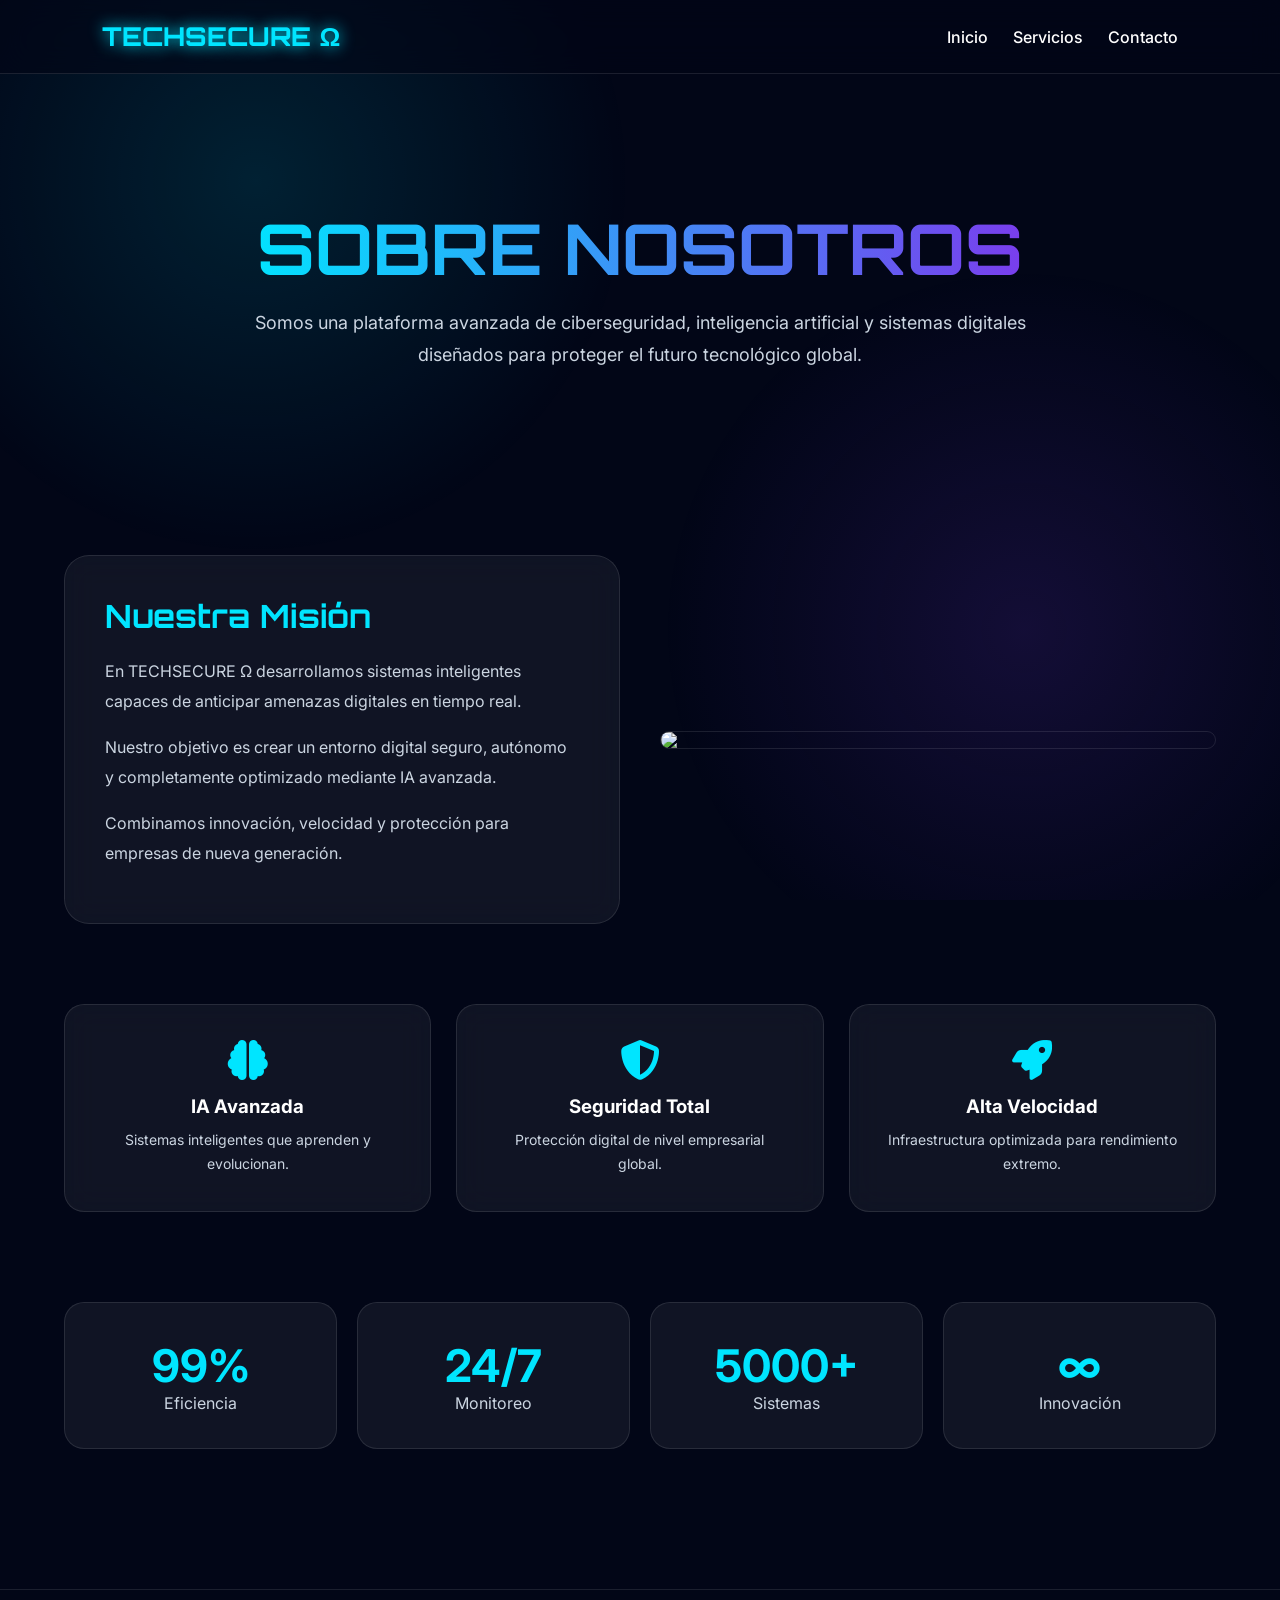
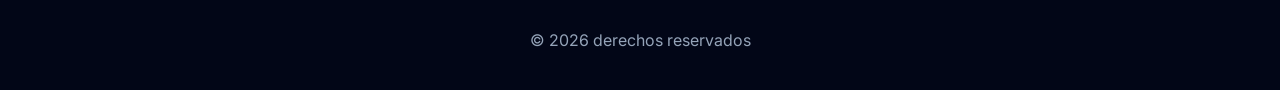
==== about.html @ b6031363 "mi primer commit" ====
<!DOCTYPE html>
<html lang="es">

<head>
    <meta charset="UTF-8">
    <meta name="viewport" content="width=device-width, initial-scale=1.0">
    <title>TECHSECURE Ω | About</title>

    <!-- FUENTES -->
    <link href="https://fonts.googleapis.com/css2?family=Orbitron:wght@500;700;800&family=Inter:wght@300;400;500;600&display=swap" rel="stylesheet">

    <!-- ICONOS -->
    <link rel="stylesheet" href="https://cdnjs.cloudflare.com/ajax/libs/font-awesome/6.5.1/css/all.min.css">

    <style>

        *{
            margin:0;
            padding:0;
            box-sizing:border-box;
        }

        :root{
            --primary:#00e5ff;
            --secondary:#7c3aed;
            --dark:#020617;
            --glass:rgba(255,255,255,0.06);
            --border:rgba(255,255,255,0.1);
            --text:#cbd5e1;
        }

        body{
            font-family:'Inter',sans-serif;
            background:var(--dark);
            color:white;
            overflow-x:hidden;
        }

        /* FONDO FUTURISTA */

        body::before{
            content:'';
            position:fixed;
            inset:0;
            background:
                radial-gradient(circle at 20% 20%, rgba(0,229,255,0.12), transparent 30%),
                radial-gradient(circle at 80% 70%, rgba(124,58,237,0.15), transparent 30%);
            z-index:-2;
        }

        /* NAV */

        nav{
            position:fixed;
            top:0;
            width:100%;
            padding:20px 8%;
            display:flex;
            justify-content:space-between;
            align-items:center;
            background:rgba(2,6,23,0.6);
            backdrop-filter:blur(15px);
            border-bottom:1px solid var(--border);
            z-index:1000;
        }

        .logo{
            font-family:'Orbitron',sans-serif;
            font-size:26px;
            font-weight:800;
            color:var(--primary);
            text-shadow:0 0 15px var(--primary);
        }

        nav ul{
            display:flex;
            gap:25px;
            list-style:none;
        }

        nav ul li a{
            color:white;
            text-decoration:none;
            transition:0.3s;
            font-weight:500;
        }

        nav ul li a:hover{
            color:var(--primary);
        }

        /* HERO */

        .hero{
            min-height:55vh;
            display:flex;
            justify-content:center;
            align-items:center;
            text-align:center;
            padding:140px 20px 60px;
        }

        .hero h1{
            font-family:'Orbitron',sans-serif;
            font-size:70px;
            background:linear-gradient(90deg,var(--primary),var(--secondary));
            -webkit-background-clip:text;
            -webkit-text-fill-color:transparent;
            margin-bottom:15px;
        }

        .hero p{
            color:var(--text);
            font-size:18px;
            max-width:800px;
            margin:auto;
            line-height:1.8;
        }

        /* CONTENIDO */

        .container{
            width:90%;
            max-width:1200px;
            margin:auto;
            padding:60px 0;
        }

        /* GRID ABOUT */

        .about-grid{
            display:grid;
            grid-template-columns:repeat(auto-fit,minmax(320px,1fr));
            gap:40px;
            align-items:center;
        }

        .about-text{
            background:var(--glass);
            border:1px solid var(--border);
            padding:40px;
            border-radius:25px;
            backdrop-filter:blur(15px);
        }

        .about-text h2{
            font-family:'Orbitron',sans-serif;
            color:var(--primary);
            margin-bottom:20px;
            font-size:32px;
        }

        .about-text p{
            color:var(--text);
            line-height:1.9;
            margin-bottom:15px;
        }

        .about-img{
            border-radius:25px;
            overflow:hidden;
            border:1px solid var(--border);
        }

        .about-img img{
            width:100%;
            display:block;
            transition:0.5s;
        }

        .about-img img:hover{
            transform:scale(1.05);
        }

        /* CARDS */

        .cards{
            margin-top:80px;
            display:grid;
            grid-template-columns:repeat(auto-fit,minmax(250px,1fr));
            gap:25px;
        }

        .card{
            background:var(--glass);
            border:1px solid var(--border);
            padding:35px;
            border-radius:20px;
            text-align:center;
            backdrop-filter:blur(15px);
            transition:0.4s;
        }

        .card:hover{
            transform:translateY(-10px);
            border-color:var(--primary);
        }

        .card i{
            font-size:40px;
            color:var(--primary);
            margin-bottom:15px;
        }

        .card h3{
            margin-bottom:10px;
        }

        .card p{
            color:var(--text);
            font-size:14px;
            line-height:1.7;
        }

        /* STATS */

        .stats{
            margin-top:90px;
            display:grid;
            grid-template-columns:repeat(auto-fit,minmax(200px,1fr));
            gap:20px;
        }

        .stat{
            background:var(--glass);
            border:1px solid var(--border);
            padding:35px;
            border-radius:20px;
            text-align:center;
        }

        .stat h2{
            font-size:45px;
            color:var(--primary);
        }

        .stat p{
            color:var(--text);
        }

        /* FOOTER */

        footer{
            text-align:center;
            padding:40px;
            margin-top:80px;
            border-top:1px solid var(--border);
            color:#94a3b8;
        }

    </style>
</head>

<body>

    <!-- NAV -->

    <nav>

        <div class="logo">TECHSECURE Ω</div>

        <ul>
            <li><a href="#">Inicio</a></li>
            <li><a href="#">Servicios</a></li>
            <li><a href="#">Contacto</a></li>
        </ul>

    </nav>

    <!-- HERO -->

    <section class="hero">

        <div>
            <h1>SOBRE NOSOTROS</h1>
            <p>
                Somos una plataforma avanzada de ciberseguridad, inteligencia artificial
                y sistemas digitales diseñados para proteger el futuro tecnológico global.
            </p>
        </div>

    </section>

    <!-- CONTENIDO -->

    <div class="container">

        <!-- ABOUT GRID -->

        <div class="about-grid">

            <div class="about-text">

                <h2>Nuestra Misión</h2>

                <p>
                    En TECHSECURE Ω desarrollamos sistemas inteligentes
                    capaces de anticipar amenazas digitales en tiempo real.
                </p>

                <p>
                    Nuestro objetivo es crear un entorno digital seguro,
                    autónomo y completamente optimizado mediante IA avanzada.
                </p>

                <p>
                    Combinamos innovación, velocidad y protección para
                    empresas de nueva generación.
                </p>

            </div>

            <div class="about-img">

                <img src="https://images.unsplash.com/photo-1504384308090-c894fdcc538d?q=80&w=1600&auto=format&fit=crop">

            </div>

        </div>

        <!-- CARDS -->

        <div class="cards">

            <div class="card">
                <i class="fas fa-brain"></i>
                <h3>IA Avanzada</h3>
                <p>Sistemas inteligentes que aprenden y evolucionan.</p>
            </div>

            <div class="card">
                <i class="fas fa-shield-halved"></i>
                <h3>Seguridad Total</h3>
                <p>Protección digital de nivel empresarial global.</p>
            </div>

            <div class="card">
                <i class="fas fa-rocket"></i>
                <h3>Alta Velocidad</h3>
                <p>Infraestructura optimizada para rendimiento extremo.</p>
            </div>

        </div>

        <!-- STATS -->

        <div class="stats">

            <div class="stat">
                <h2>99%</h2>
                <p>Eficiencia</p>
            </div>

            <div class="stat">
                <h2>24/7</h2>
                <p>Monitoreo</p>
            </div>

            <div class="stat">
                <h2>5000+</h2>
                <p>Sistemas</p>
            </div>

            <div class="stat">
                <h2>∞</h2>
                <p>Innovación</p>
            </div>

        </div>

    </div>

    <!-- FOOTER -->

    <footer>
        © 2026 derechos reservados
    </footer>

</body>

</html>
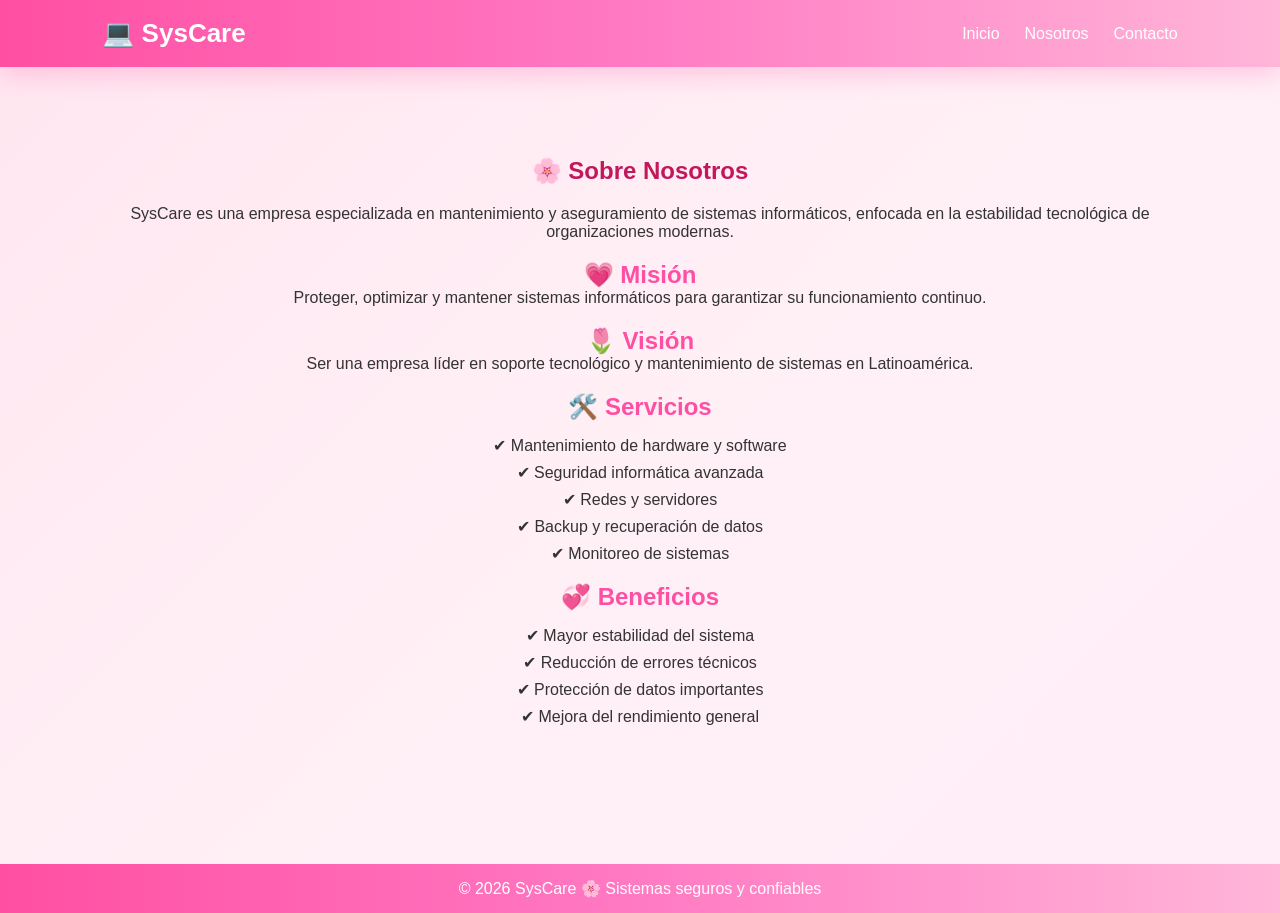
==== commit 3a6b0851: "actualizacion de archivo" ====
--- a/about.html
+++ b/about.html
@@ -1,381 +1,73 @@
 <!DOCTYPE html>
 <html lang="es">
+<head>
+<meta charset="UTF-8">
+<meta name="viewport" content="width=device-width, initial-scale=1.0">
 
-<head>
-    <meta charset="UTF-8">
-    <meta name="viewport" content="width=device-width, initial-scale=1.0">
-    <title>TECHSECURE Ω | About</title>
+<title>SysCare | Nosotros</title>
 
-    <!-- FUENTES -->
-    <link href="https://fonts.googleapis.com/css2?family=Orbitron:wght@500;700;800&family=Inter:wght@300;400;500;600&display=swap" rel="stylesheet">
-
-    <!-- ICONOS -->
-    <link rel="stylesheet" href="https://cdnjs.cloudflare.com/ajax/libs/font-awesome/6.5.1/css/all.min.css">
-
-    <style>
-
-        *{
-            margin:0;
-            padding:0;
-            box-sizing:border-box;
-        }
-
-        :root{
-            --primary:#00e5ff;
-            --secondary:#7c3aed;
-            --dark:#020617;
-            --glass:rgba(255,255,255,0.06);
-            --border:rgba(255,255,255,0.1);
-            --text:#cbd5e1;
-        }
-
-        body{
-            font-family:'Inter',sans-serif;
-            background:var(--dark);
-            color:white;
-            overflow-x:hidden;
-        }
-
-        /* FONDO FUTURISTA */
-
-        body::before{
-            content:'';
-            position:fixed;
-            inset:0;
-            background:
-                radial-gradient(circle at 20% 20%, rgba(0,229,255,0.12), transparent 30%),
-                radial-gradient(circle at 80% 70%, rgba(124,58,237,0.15), transparent 30%);
-            z-index:-2;
-        }
-
-        /* NAV */
-
-        nav{
-            position:fixed;
-            top:0;
-            width:100%;
-            padding:20px 8%;
-            display:flex;
-            justify-content:space-between;
-            align-items:center;
-            background:rgba(2,6,23,0.6);
-            backdrop-filter:blur(15px);
-            border-bottom:1px solid var(--border);
-            z-index:1000;
-        }
-
-        .logo{
-            font-family:'Orbitron',sans-serif;
-            font-size:26px;
-            font-weight:800;
-            color:var(--primary);
-            text-shadow:0 0 15px var(--primary);
-        }
-
-        nav ul{
-            display:flex;
-            gap:25px;
-            list-style:none;
-        }
-
-        nav ul li a{
-            color:white;
-            text-decoration:none;
-            transition:0.3s;
-            font-weight:500;
-        }
-
-        nav ul li a:hover{
-            color:var(--primary);
-        }
-
-        /* HERO */
-
-        .hero{
-            min-height:55vh;
-            display:flex;
-            justify-content:center;
-            align-items:center;
-            text-align:center;
-            padding:140px 20px 60px;
-        }
-
-        .hero h1{
-            font-family:'Orbitron',sans-serif;
-            font-size:70px;
-            background:linear-gradient(90deg,var(--primary),var(--secondary));
-            -webkit-background-clip:text;
-            -webkit-text-fill-color:transparent;
-            margin-bottom:15px;
-        }
-
-        .hero p{
-            color:var(--text);
-            font-size:18px;
-            max-width:800px;
-            margin:auto;
-            line-height:1.8;
-        }
-
-        /* CONTENIDO */
-
-        .container{
-            width:90%;
-            max-width:1200px;
-            margin:auto;
-            padding:60px 0;
-        }
-
-        /* GRID ABOUT */
-
-        .about-grid{
-            display:grid;
-            grid-template-columns:repeat(auto-fit,minmax(320px,1fr));
-            gap:40px;
-            align-items:center;
-        }
-
-        .about-text{
-            background:var(--glass);
-            border:1px solid var(--border);
-            padding:40px;
-            border-radius:25px;
-            backdrop-filter:blur(15px);
-        }
-
-        .about-text h2{
-            font-family:'Orbitron',sans-serif;
-            color:var(--primary);
-            margin-bottom:20px;
-            font-size:32px;
-        }
-
-        .about-text p{
-            color:var(--text);
-            line-height:1.9;
-            margin-bottom:15px;
-        }
-
-        .about-img{
-            border-radius:25px;
-            overflow:hidden;
-            border:1px solid var(--border);
-        }
-
-        .about-img img{
-            width:100%;
-            display:block;
-            transition:0.5s;
-        }
-
-        .about-img img:hover{
-            transform:scale(1.05);
-        }
-
-        /* CARDS */
-
-        .cards{
-            margin-top:80px;
-            display:grid;
-            grid-template-columns:repeat(auto-fit,minmax(250px,1fr));
-            gap:25px;
-        }
-
-        .card{
-            background:var(--glass);
-            border:1px solid var(--border);
-            padding:35px;
-            border-radius:20px;
-            text-align:center;
-            backdrop-filter:blur(15px);
-            transition:0.4s;
-        }
-
-        .card:hover{
-            transform:translateY(-10px);
-            border-color:var(--primary);
-        }
-
-        .card i{
-            font-size:40px;
-            color:var(--primary);
-            margin-bottom:15px;
-        }
-
-        .card h3{
-            margin-bottom:10px;
-        }
-
-        .card p{
-            color:var(--text);
-            font-size:14px;
-            line-height:1.7;
-        }
-
-        /* STATS */
-
-        .stats{
-            margin-top:90px;
-            display:grid;
-            grid-template-columns:repeat(auto-fit,minmax(200px,1fr));
-            gap:20px;
-        }
-
-        .stat{
-            background:var(--glass);
-            border:1px solid var(--border);
-            padding:35px;
-            border-radius:20px;
-            text-align:center;
-        }
-
-        .stat h2{
-            font-size:45px;
-            color:var(--primary);
-        }
-
-        .stat p{
-            color:var(--text);
-        }
-
-        /* FOOTER */
-
-        footer{
-            text-align:center;
-            padding:40px;
-            margin-top:80px;
-            border-top:1px solid var(--border);
-            color:#94a3b8;
-        }
-
-    </style>
+<link rel="stylesheet" href="style.css">
 </head>
 
 <body>
 
-    <!-- NAV -->
+<nav class="navbar">
 
-    <nav>
 
-        <div class="logo">TECHSECURE Ω</div>
+    
+<div class="logo">💻 SysCare</div>
 
-        <ul>
-            <li><a href="#">Inicio</a></li>
-            <li><a href="#">Servicios</a></li>
-            <li><a href="#">Contacto</a></li>
-        </ul>
+<ul class="menu">
+<li><a href="index.html">Inicio</a></li>
+<li><a href="about.html">Nosotros</a></li>
+<li><a href="contact.html">Contacto</a></li>
+</ul>
 
-    </nav>
+</nav>
 
-    <!-- HERO -->
+<section class="page">
 
-    <section class="hero">
+<h1>🌸 Sobre Nosotros</h1>
 
-        <div>
-            <h1>SOBRE NOSOTROS</h1>
-            <p>
-                Somos una plataforma avanzada de ciberseguridad, inteligencia artificial
-                y sistemas digitales diseñados para proteger el futuro tecnológico global.
-            </p>
-        </div>
+<p>
+SysCare es una empresa especializada en mantenimiento y aseguramiento de sistemas informáticos,
+enfocada en la estabilidad tecnológica de organizaciones modernas.
+</p>
 
-    </section>
+<h2>💗 Misión</h2>
+<p>
+Proteger, optimizar y mantener sistemas informáticos para garantizar su funcionamiento continuo.
+</p>
 
-    <!-- CONTENIDO -->
+<h2>🌷 Visión</h2>
+<p>
+Ser una empresa líder en soporte tecnológico y mantenimiento de sistemas en Latinoamérica.
+</p>
 
-    <div class="container">
+<h2>🛠️ Servicios</h2>
 
-        <!-- ABOUT GRID -->
+<ul class="list">
+<li>✔ Mantenimiento de hardware y software</li>
+<li>✔ Seguridad informática avanzada</li>
+<li>✔ Redes y servidores</li>
+<li>✔ Backup y recuperación de datos</li>
+<li>✔ Monitoreo de sistemas</li>
+</ul>
 
-        <div class="about-grid">
+<h2>💞 Beneficios</h2>
 
-            <div class="about-text">
+<ul class="list">
+<li>✔ Mayor estabilidad del sistema</li>
+<li>✔ Reducción de errores técnicos</li>
+<li>✔ Protección de datos importantes</li>
+<li>✔ Mejora del rendimiento general</li>
+</ul>
 
-                <h2>Nuestra Misión</h2>
+</section>
 
-                <p>
-                    En TECHSECURE Ω desarrollamos sistemas inteligentes
-                    capaces de anticipar amenazas digitales en tiempo real.
-                </p>
-
-                <p>
-                    Nuestro objetivo es crear un entorno digital seguro,
-                    autónomo y completamente optimizado mediante IA avanzada.
-                </p>
-
-                <p>
-                    Combinamos innovación, velocidad y protección para
-                    empresas de nueva generación.
-                </p>
-
-            </div>
-
-            <div class="about-img">
-
-                <img src="https://images.unsplash.com/photo-1504384308090-c894fdcc538d?q=80&w=1600&auto=format&fit=crop">
-
-            </div>
-
-        </div>
-
-        <!-- CARDS -->
-
-        <div class="cards">
-
-            <div class="card">
-                <i class="fas fa-brain"></i>
-                <h3>IA Avanzada</h3>
-                <p>Sistemas inteligentes que aprenden y evolucionan.</p>
-            </div>
-
-            <div class="card">
-                <i class="fas fa-shield-halved"></i>
-                <h3>Seguridad Total</h3>
-                <p>Protección digital de nivel empresarial global.</p>
-            </div>
-
-            <div class="card">
-                <i class="fas fa-rocket"></i>
-                <h3>Alta Velocidad</h3>
-                <p>Infraestructura optimizada para rendimiento extremo.</p>
-            </div>
-
-        </div>
-
-        <!-- STATS -->
-
-        <div class="stats">
-
-            <div class="stat">
-                <h2>99%</h2>
-                <p>Eficiencia</p>
-            </div>
-
-            <div class="stat">
-                <h2>24/7</h2>
-                <p>Monitoreo</p>
-            </div>
-
-            <div class="stat">
-                <h2>5000+</h2>
-                <p>Sistemas</p>
-            </div>
-
-            <div class="stat">
-                <h2>∞</h2>
-                <p>Innovación</p>
-            </div>
-
-        </div>
-
-    </div>
-
-    <!-- FOOTER -->
-
-    <footer>
-        © 2026 derechos reservados
-    </footer>
+<footer>
+<p>© 2026 SysCare 🌸 Sistemas seguros y confiables</p>
+</footer>
 
 </body>
-
 </html>
--- a/style.css
+++ b/style.css
@@ -0,0 +1,173 @@
+*{
+margin:0;
+padding:0;
+box-sizing:border-box;
+font-family:'Poppins',sans-serif;
+}
+
+body{
+background:linear-gradient(135deg,#ffe6f0,#fff0f6,#ffeef8);
+color:#333;
+}
+
+/* NAVBAR */
+
+.navbar{
+background:linear-gradient(90deg,#ff4fa3,#ff7ac3,#ffb6d9);
+padding:18px 8%;
+display:flex;
+justify-content:space-between;
+align-items:center;
+box-shadow:0 8px 25px rgba(255,79,163,0.25);
+position:sticky;
+top:0;
+}
+
+.logo{
+color:white;
+font-size:26px;
+font-weight:700;
+}
+
+/* MENU */
+
+.menu{
+list-style:none;
+display:flex;
+gap:25px;
+}
+
+.menu a{
+color:white;
+text-decoration:none;
+font-weight:500;
+}
+
+/* HERO */
+
+.hero{
+min-height:85vh;
+display:flex;
+justify-content:center;
+align-items:center;
+text-align:center;
+padding:40px;
+background:radial-gradient(circle,#ffd6ea,#fff0f6);
+}
+
+.hero h1{
+font-size:42px;
+color:#c2185b;
+margin-bottom:15px;
+}
+
+.hero p{
+max-width:800px;
+margin:auto;
+margin-bottom:20px;
+line-height:1.8;
+}
+
+/* BUTTON */
+
+.btn{
+background:linear-gradient(135deg,#ff4fa3,#ff7ac3);
+color:white;
+padding:14px 30px;
+border-radius:50px;
+text-decoration:none;
+display:inline-block;
+box-shadow:0 10px 25px rgba(255,79,163,0.25);
+}
+
+/* CARDS */
+
+.cards{
+display:grid;
+grid-template-columns:repeat(auto-fit,minmax(250px,1fr));
+gap:20px;
+padding:60px 8%;
+}
+
+.card{
+background:rgba(255,255,255,0.7);
+padding:25px;
+border-radius:20px;
+box-shadow:0 8px 20px rgba(255,79,163,0.15);
+transition:0.3s;
+}
+
+.card:hover{
+transform:translateY(-8px);
+}
+
+/* PAGE */
+
+.page{
+padding:90px 8%;
+text-align:center;
+}
+
+.page h1{
+color:#c2185b;
+margin-bottom:20px;
+}
+
+.page h2{
+color:#ff4fa3;
+margin-top:20px;
+}
+
+/* LIST */
+
+.list{
+list-style:none;
+margin-top:15px;
+}
+
+.list li{
+margin:8px 0;
+}
+
+/* CONTACT */
+
+.contact-info{
+margin:20px 0;
+line-height:1.8;
+}
+
+.contact-form{
+max-width:500px;
+margin:auto;
+display:flex;
+flex-direction:column;
+gap:12px;
+}
+
+.contact-form input,
+.contact-form textarea{
+padding:12px;
+border:none;
+border-radius:12px;
+background:white;
+box-shadow:0 4px 12px rgba(0,0,0,0.08);
+}
+
+.contact-form button{
+background:linear-gradient(135deg,#ff4fa3,#ff7ac3);
+color:white;
+border:none;
+padding:12px;
+border-radius:50px;
+cursor:pointer;
+}
+
+/* FOOTER */
+
+footer{
+background:linear-gradient(90deg,#ff4fa3,#ff7ac3,#ffb6d9);
+color:white;
+text-align:center;
+padding:15px;
+margin-top:40px;
+}
